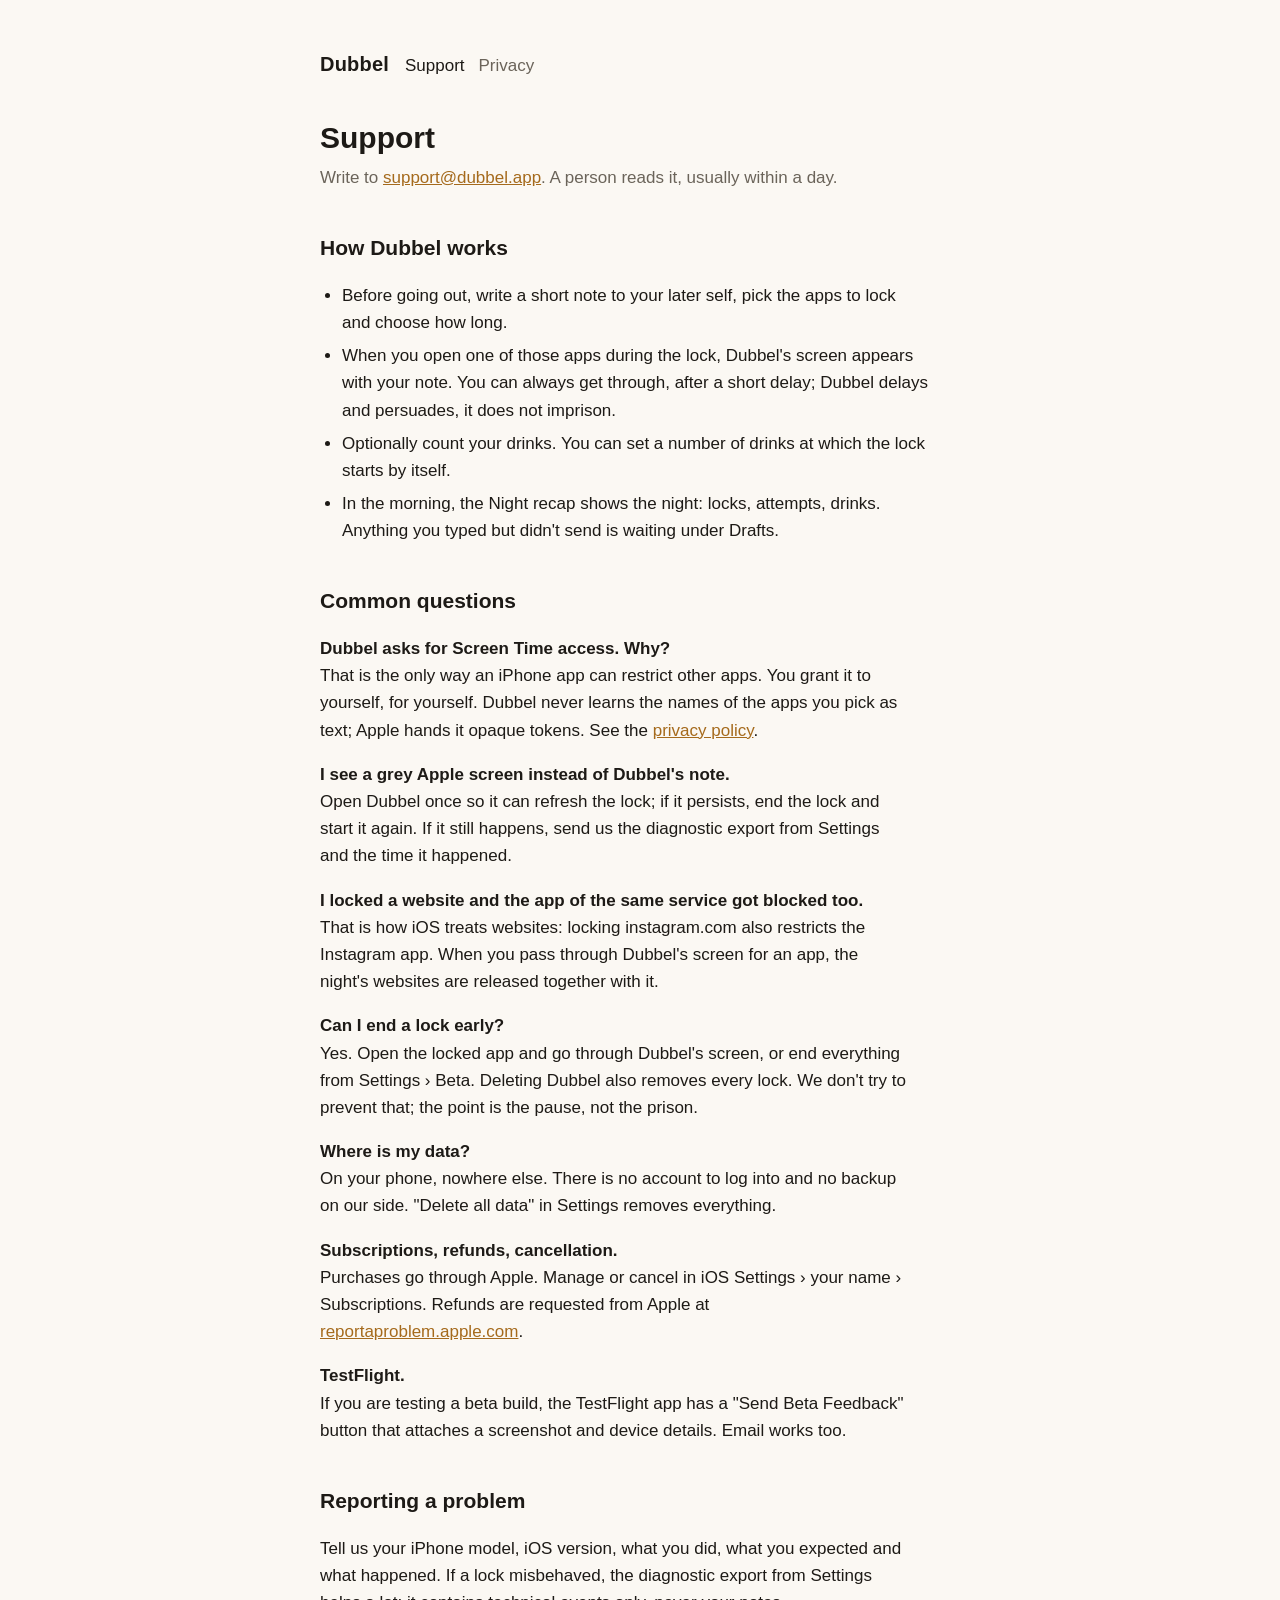
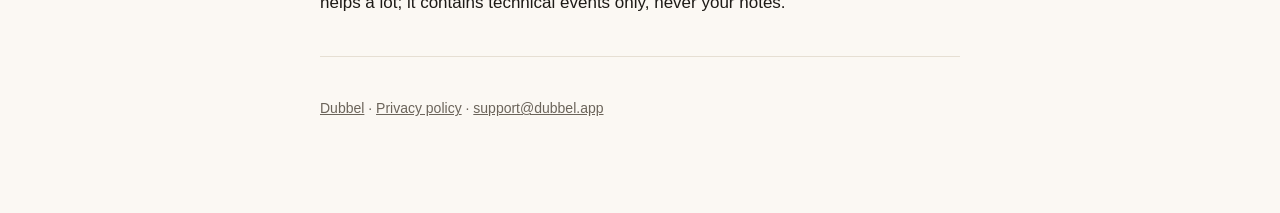
==== support.html @ fd0401b8 "dubbel.app: index, privacy policy, support Co-Authored-By: Claude Fable 5.1 <noreply@anthropic.com>" ====
<!doctype html>
<html lang="en">
<head>
<meta charset="utf-8">
<meta name="viewport" content="width=device-width, initial-scale=1">
<title>Dubbel Support</title>
<meta name="description" content="How Dubbel works, common questions, and how to reach us.">
<link rel="stylesheet" href="style.css">
</head>
<body>
<main>
<header>
  <a class="brand" href="/">Dubbel</a>
  <nav><a href="/support" aria-current="page">Support</a><a href="/privacy">Privacy</a></nav>
</header>

<h1>Support</h1>
<p class="lede">Write to <a href="mailto:support@dubbel.app">support@dubbel.app</a>. A person reads it, usually within a day.</p>

<h2>How Dubbel works</h2>
<ul>
  <li>Before going out, write a short note to your later self, pick the apps to lock and choose how long.</li>
  <li>When you open one of those apps during the lock, Dubbel's screen appears with your note. You can always get through, after a short delay; Dubbel delays and persuades, it does not imprison.</li>
  <li>Optionally count your drinks. You can set a number of drinks at which the lock starts by itself.</li>
  <li>In the morning, the Night recap shows the night: locks, attempts, drinks. Anything you typed but didn't send is waiting under Drafts.</li>
</ul>

<h2>Common questions</h2>

<p><strong>Dubbel asks for Screen Time access. Why?</strong><br>
That is the only way an iPhone app can restrict other apps. You grant it to yourself, for yourself. Dubbel never learns the names of the apps you pick as text; Apple hands it opaque tokens. See the <a href="/privacy">privacy policy</a>.</p>

<p><strong>I see a grey Apple screen instead of Dubbel's note.</strong><br>
Open Dubbel once so it can refresh the lock; if it persists, end the lock and start it again. If it still happens, send us the diagnostic export from Settings and the time it happened.</p>

<p><strong>I locked a website and the app of the same service got blocked too.</strong><br>
That is how iOS treats websites: locking instagram.com also restricts the Instagram app. When you pass through Dubbel's screen for an app, the night's websites are released together with it.</p>

<p><strong>Can I end a lock early?</strong><br>
Yes. Open the locked app and go through Dubbel's screen, or end everything from Settings › Beta. Deleting Dubbel also removes every lock. We don't try to prevent that; the point is the pause, not the prison.</p>

<p><strong>Where is my data?</strong><br>
On your phone, nowhere else. There is no account to log into and no backup on our side. "Delete all data" in Settings removes everything.</p>

<p><strong>Subscriptions, refunds, cancellation.</strong><br>
Purchases go through Apple. Manage or cancel in iOS Settings › your name › Subscriptions. Refunds are requested from Apple at <a href="https://reportaproblem.apple.com">reportaproblem.apple.com</a>.</p>

<p><strong>TestFlight.</strong><br>
If you are testing a beta build, the TestFlight app has a "Send Beta Feedback" button that attaches a screenshot and device details. Email works too.</p>

<h2>Reporting a problem</h2>
<p>Tell us your iPhone model, iOS version, what you did, what you expected and what happened. If a lock misbehaved, the diagnostic export from Settings helps a lot; it contains technical events only, never your notes.</p>

<hr>
<footer>
  <p><a href="/">Dubbel</a> · <a href="/privacy">Privacy policy</a> · <a href="mailto:support@dubbel.app">support@dubbel.app</a></p>
</footer>
</main>
</body>
</html>
---- style.css ----
:root{--bg:#fbf8f3;--fg:#1d1a16;--muted:#6b645a;--accent:#a56a1c;--rule:#e6dfd3;color-scheme:light dark}
@media(prefers-color-scheme:dark){:root{--bg:#141210;--fg:#f1ebe2;--muted:#a39b8f;--accent:#e2a24a;--rule:#2a2621}}
*{box-sizing:border-box}
body{margin:0;background:var(--bg);color:var(--fg);font:17px/1.6 -apple-system,BlinkMacSystemFont,"Segoe UI",Helvetica,Arial,sans-serif;-webkit-font-smoothing:antialiased}
main{max-width:680px;margin:0 auto;padding:48px 20px 80px}
header{display:flex;align-items:baseline;gap:16px;margin-bottom:40px;flex-wrap:wrap}
header a.brand{font-weight:700;font-size:20px;color:var(--fg);text-decoration:none;letter-spacing:.2px}
header nav a{color:var(--muted);text-decoration:none;margin-right:14px}
header nav a:hover,header nav a[aria-current]{color:var(--fg)}
h1{font-size:30px;line-height:1.2;margin:0 0 8px}
h2{font-size:21px;margin:40px 0 10px}
p.lede{color:var(--muted);margin-top:0}
p,li{max-width:62ch}
a{color:var(--accent)}
ul{padding-left:22px}
li{margin:6px 0}
code{font-size:15px;background:var(--rule);padding:1px 5px;border-radius:4px}
hr{border:0;border-top:1px solid var(--rule);margin:40px 0}
footer{color:var(--muted);font-size:14px}
footer a{color:var(--muted)}
.meta{color:var(--muted);font-size:15px}
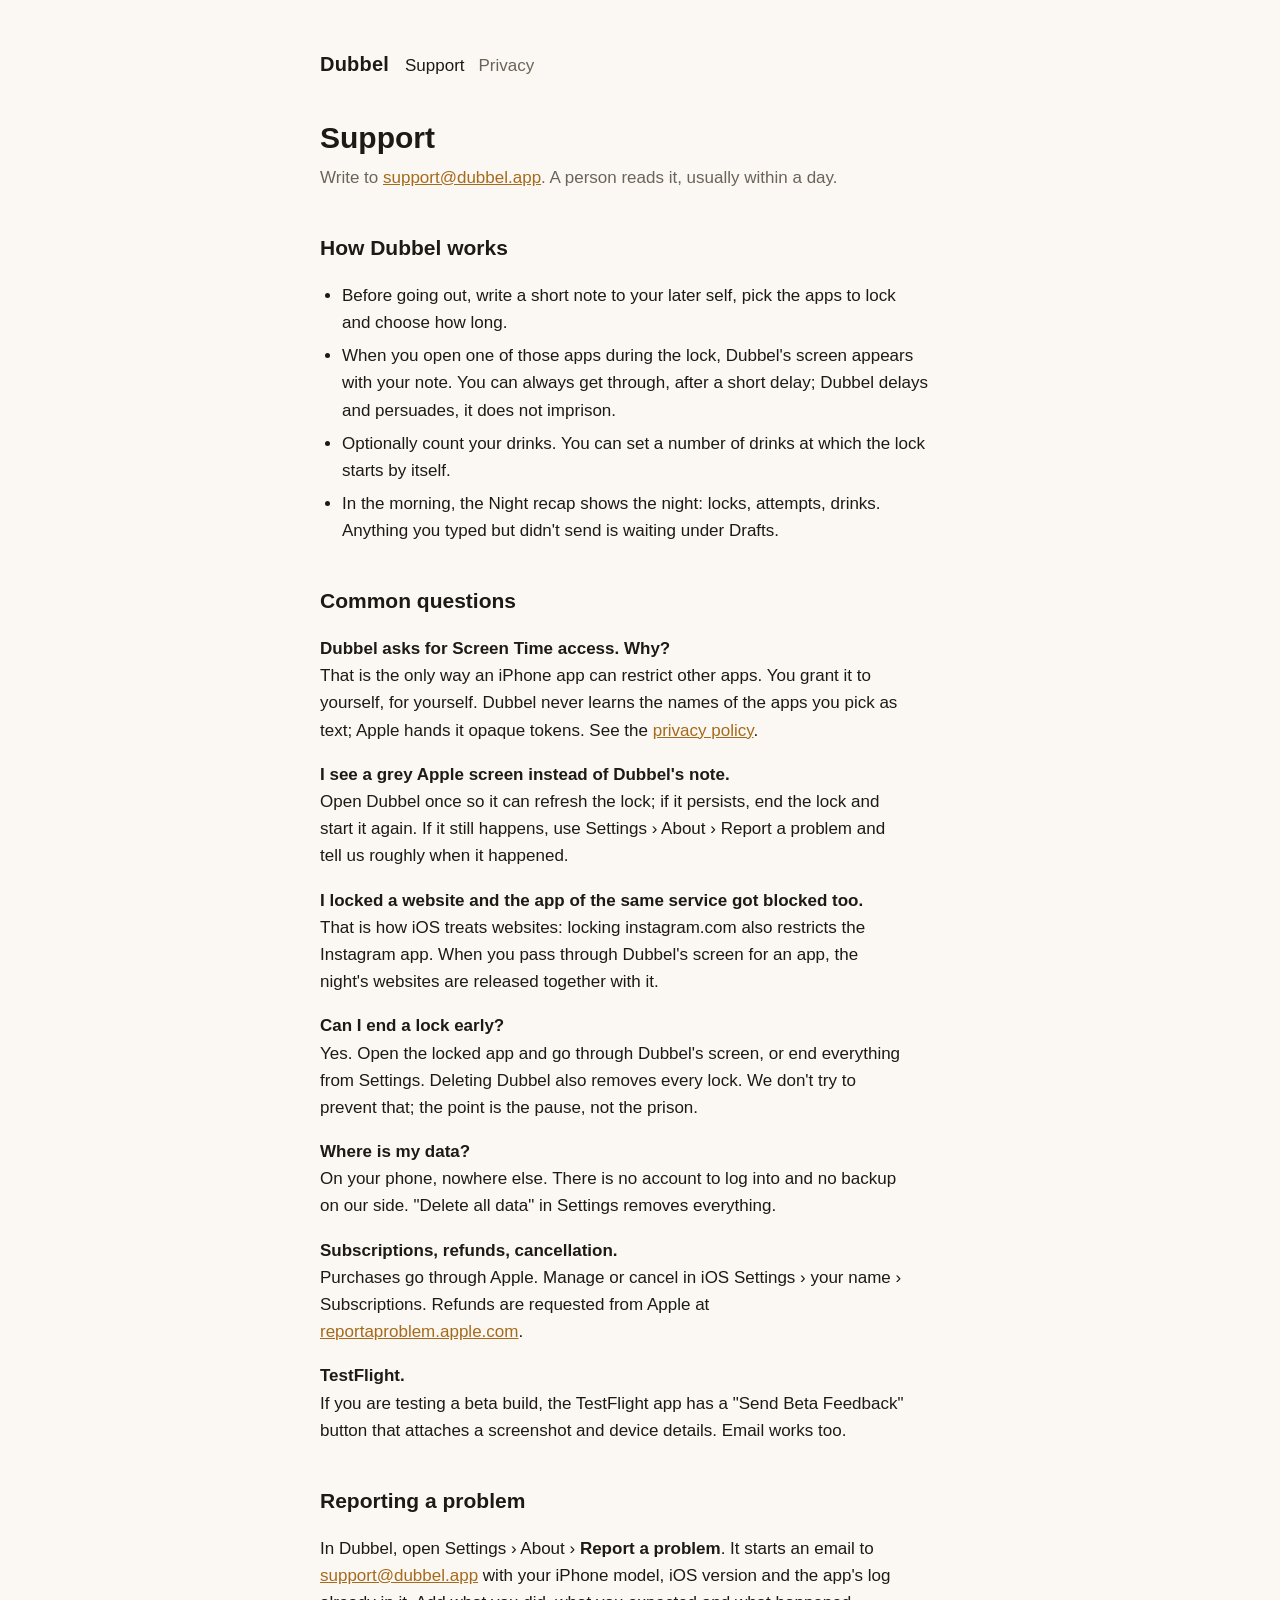
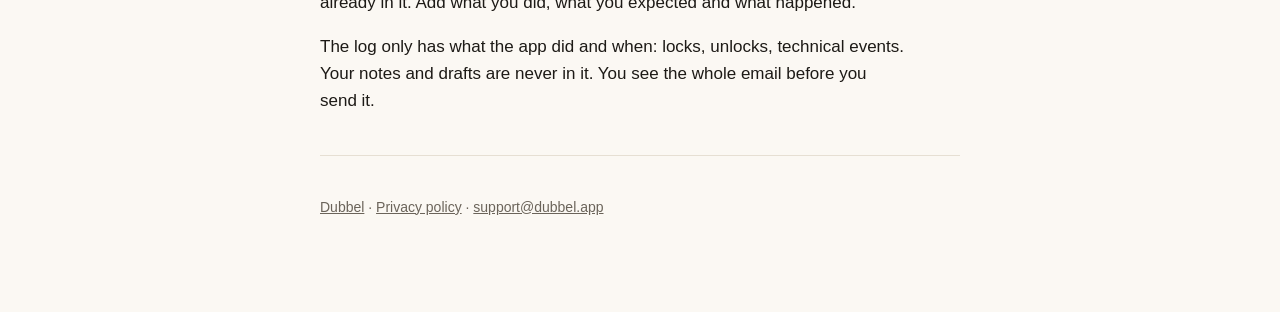
==== commit d61de9be: "support: Report a problem in Settings › About; Beta is gone Co-Authored-By: Claude Opus 5.5 <noreply" ====
--- a/support.html
+++ b/support.html
@@ -31,13 +31,13 @@
 That is the only way an iPhone app can restrict other apps. You grant it to yourself, for yourself. Dubbel never learns the names of the apps you pick as text; Apple hands it opaque tokens. See the <a href="/privacy">privacy policy</a>.</p>
 
 <p><strong>I see a grey Apple screen instead of Dubbel's note.</strong><br>
-Open Dubbel once so it can refresh the lock; if it persists, end the lock and start it again. If it still happens, send us the diagnostic export from Settings and the time it happened.</p>
+Open Dubbel once so it can refresh the lock; if it persists, end the lock and start it again. If it still happens, use Settings › About › Report a problem and tell us roughly when it happened.</p>
 
 <p><strong>I locked a website and the app of the same service got blocked too.</strong><br>
 That is how iOS treats websites: locking instagram.com also restricts the Instagram app. When you pass through Dubbel's screen for an app, the night's websites are released together with it.</p>
 
 <p><strong>Can I end a lock early?</strong><br>
-Yes. Open the locked app and go through Dubbel's screen, or end everything from Settings › Beta. Deleting Dubbel also removes every lock. We don't try to prevent that; the point is the pause, not the prison.</p>
+Yes. Open the locked app and go through Dubbel's screen, or end everything from Settings. Deleting Dubbel also removes every lock. We don't try to prevent that; the point is the pause, not the prison.</p>
 
 <p><strong>Where is my data?</strong><br>
 On your phone, nowhere else. There is no account to log into and no backup on our side. "Delete all data" in Settings removes everything.</p>
@@ -48,8 +48,9 @@
 <p><strong>TestFlight.</strong><br>
 If you are testing a beta build, the TestFlight app has a "Send Beta Feedback" button that attaches a screenshot and device details. Email works too.</p>
 
-<h2>Reporting a problem</h2>
-<p>Tell us your iPhone model, iOS version, what you did, what you expected and what happened. If a lock misbehaved, the diagnostic export from Settings helps a lot; it contains technical events only, never your notes.</p>
+<h2 id="report">Reporting a problem</h2>
+<p>In Dubbel, open Settings › About › <strong>Report a problem</strong>. It starts an email to <a href="mailto:support@dubbel.app">support@dubbel.app</a> with your iPhone model, iOS version and the app's log already in it. Add what you did, what you expected and what happened.</p>
+<p>The log only has what the app did and when: locks, unlocks, technical events. Your notes and drafts are never in it. You see the whole email before you send it.</p>
 
 <hr>
 <footer>
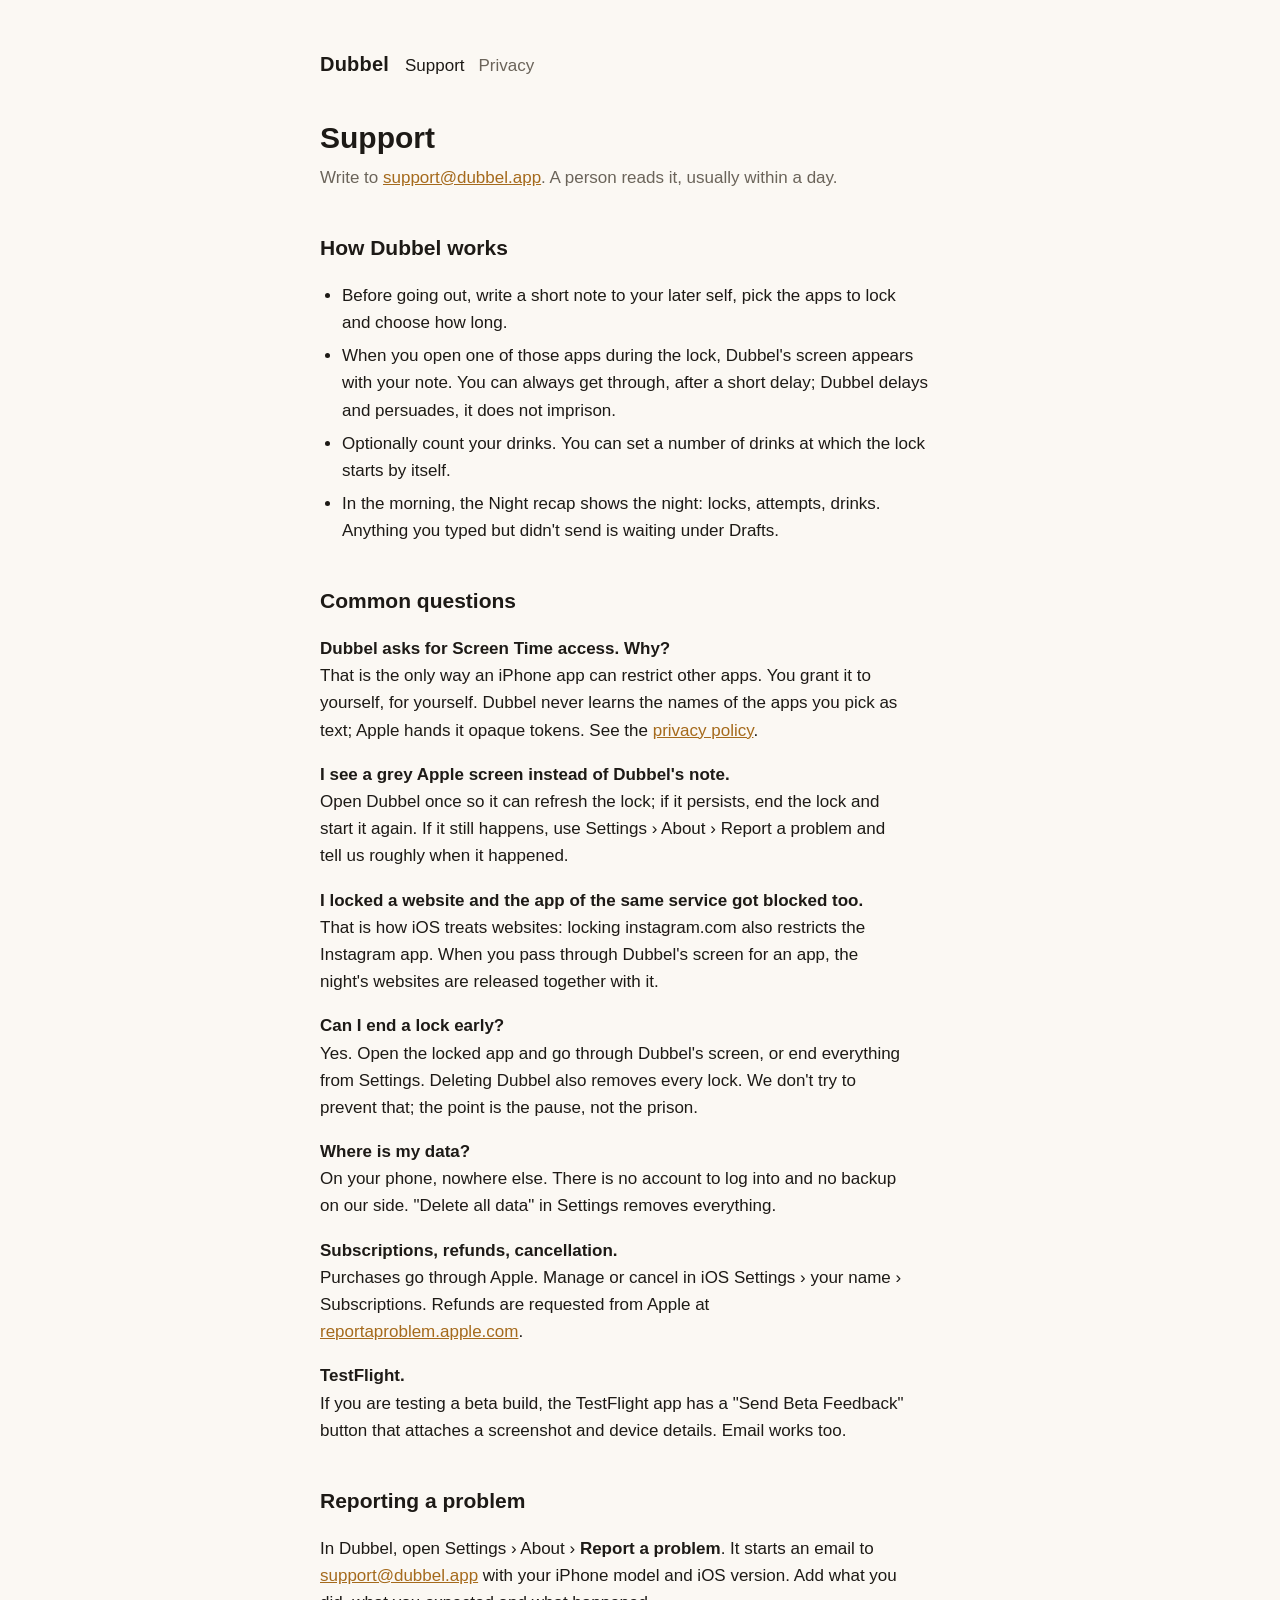
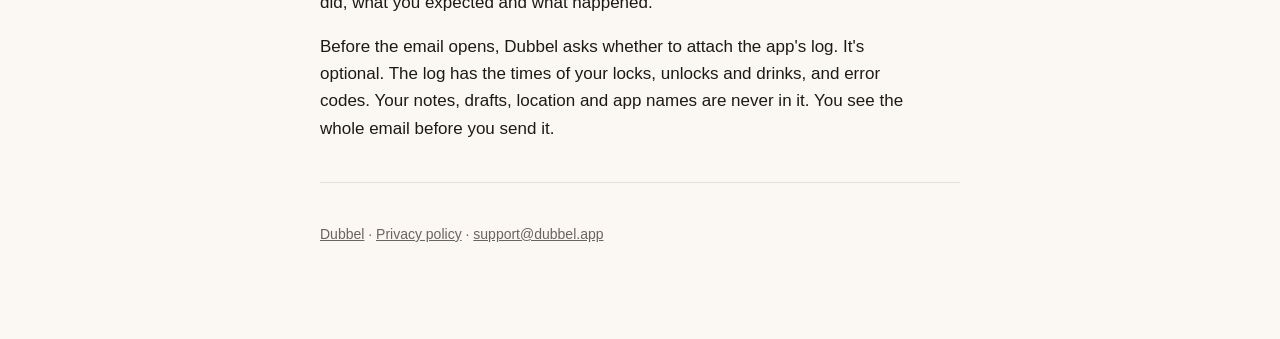
==== commit 0a08b57a: "support: the log is optional, say what's in it Co-Authored-By: Claude Opus 5.5 <noreply@anthropic.co" ====
--- a/support.html
+++ b/support.html
@@ -49,8 +49,8 @@
 If you are testing a beta build, the TestFlight app has a "Send Beta Feedback" button that attaches a screenshot and device details. Email works too.</p>
 
 <h2 id="report">Reporting a problem</h2>
-<p>In Dubbel, open Settings › About › <strong>Report a problem</strong>. It starts an email to <a href="mailto:support@dubbel.app">support@dubbel.app</a> with your iPhone model, iOS version and the app's log already in it. Add what you did, what you expected and what happened.</p>
-<p>The log only has what the app did and when: locks, unlocks, technical events. Your notes and drafts are never in it. You see the whole email before you send it.</p>
+<p>In Dubbel, open Settings › About › <strong>Report a problem</strong>. It starts an email to <a href="mailto:support@dubbel.app">support@dubbel.app</a> with your iPhone model and iOS version. Add what you did, what you expected and what happened.</p>
+<p>Before the email opens, Dubbel asks whether to attach the app's log. It's optional. The log has the times of your locks, unlocks and drinks, and error codes. Your notes, drafts, location and app names are never in it. You see the whole email before you send it.</p>
 
 <hr>
 <footer>
